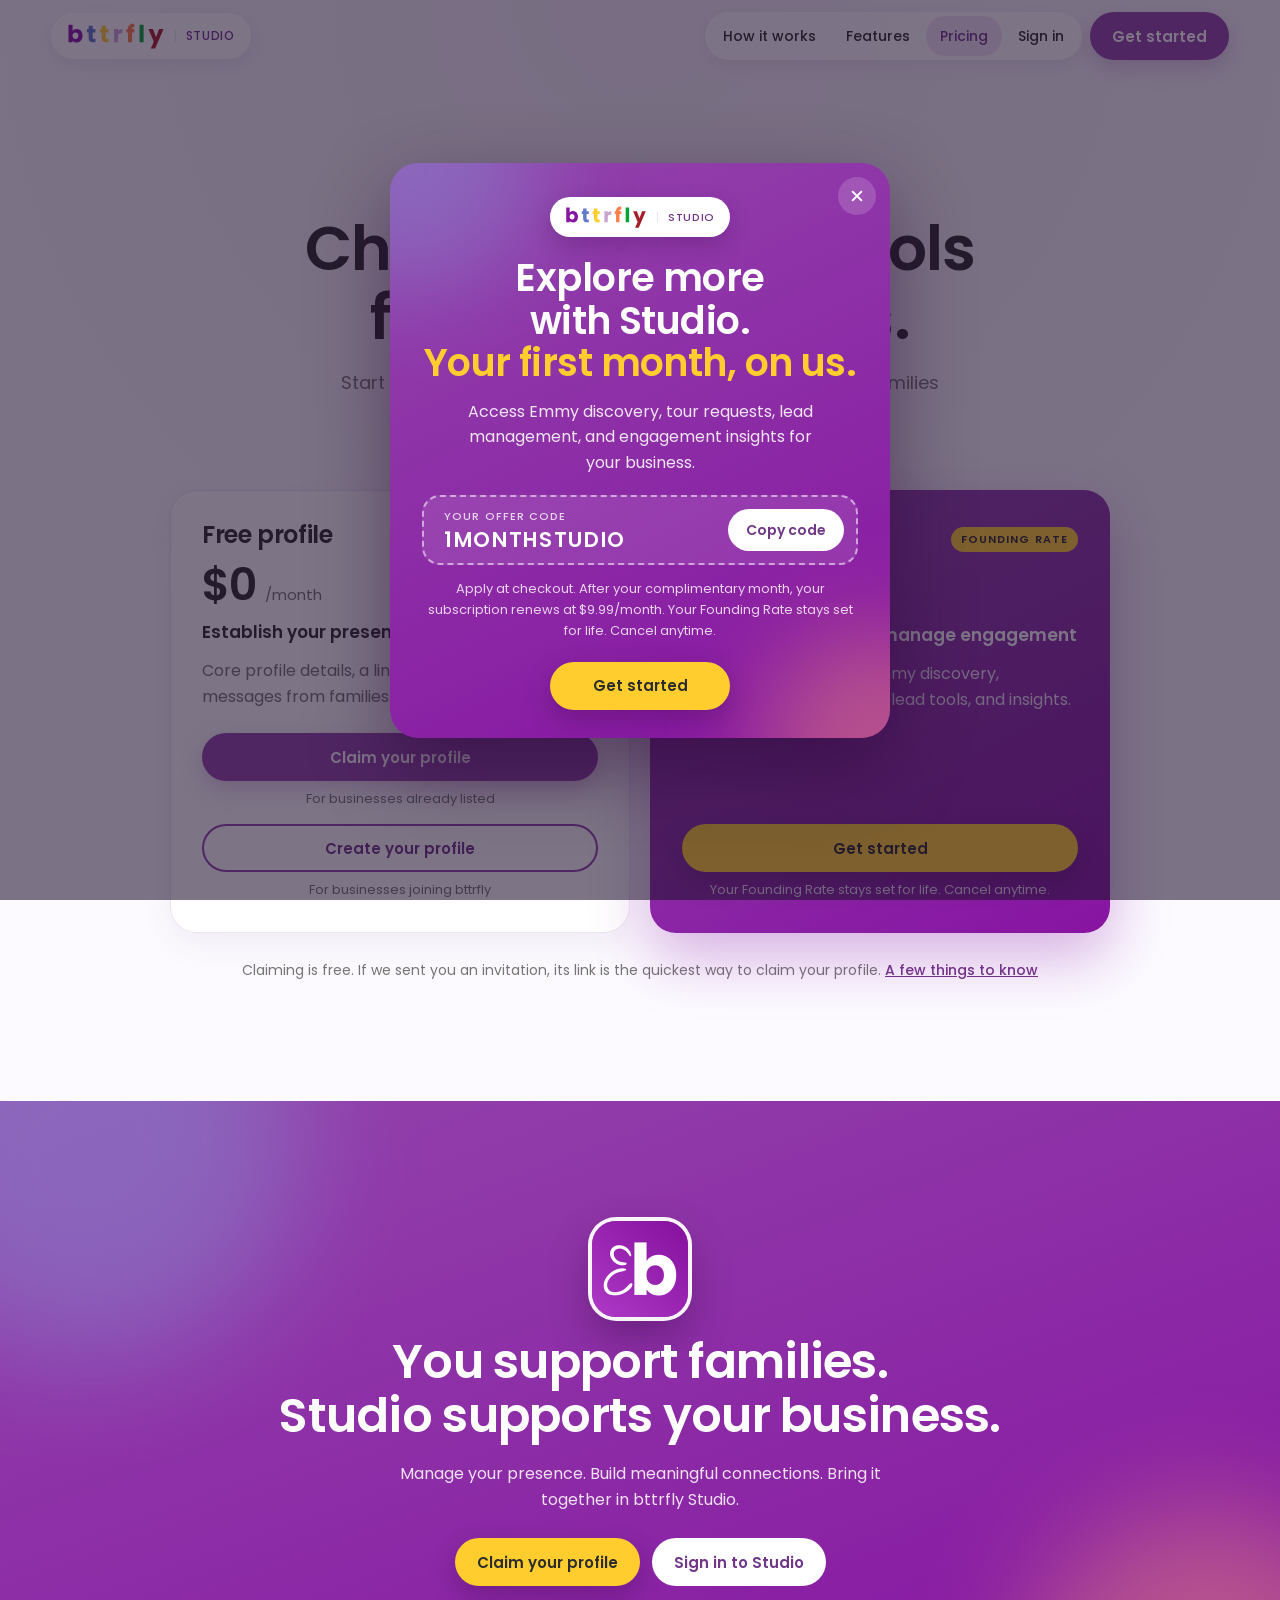
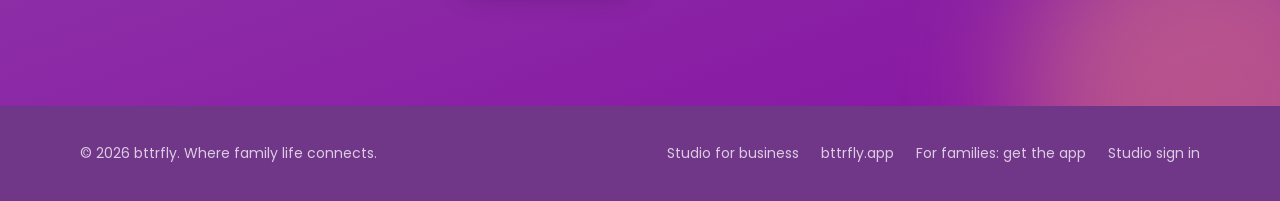
==== pricing.html @ 2f6d57c4 "Pia's final rewrite: Features, a pricing page, her FAQ, and no roots - Nav: How it works, Features, " ====
<!doctype html>
<html lang="en">
<head>
<meta charset="utf-8">
<meta name="viewport" content="width=device-width, initial-scale=1, viewport-fit=cover">
<meta name="robots" content="noindex, nofollow">
<title>Pricing &middot; bttrfly Studio</title>
<meta name="description" content="Start with a free profile. Unlock more ways to connect with families through Studio.">
<meta name="theme-color" content="#fcfaff">
<meta property="og:type" content="website">
<meta property="og:title" content="Choose the right tools for your business. | bttrfly Studio">
<meta property="og:description" content="Start with a free profile. Unlock more ways to connect with families through Studio.">
<meta property="og:image" content="https://bttrfly-mvp.github.io/studio-preview/assets/og.jpg">
<meta property="og:url" content="https://bttrfly-mvp.github.io/studio-preview/pricing.html">
<meta name="twitter:card" content="summary_large_image">
<link rel="icon" href="assets/bttrfly-logo.svg" type="image/svg+xml">
<link rel="preconnect" href="https://fonts.googleapis.com">
<link rel="preconnect" href="https://fonts.gstatic.com" crossorigin>
<link rel="stylesheet" href="https://fonts.googleapis.com/css2?family=Poppins:wght@400;500;600&display=swap">
<link rel="stylesheet" href="assets/site.css">
</head>
<body>
<a class="skip" href="#plans">Skip to plans</a>

<header class="nav">
  <a class="brand" href="index.html" aria-label="bttrfly Studio home"><img src="assets/wordmark.svg" alt="bttrfly"><span>Studio</span></a>
  <nav class="nav-links" aria-label="Main">
    <div class="nav-pills">
      <span class="nav-glow" aria-hidden="true"></span>
      <a class="text" href="index.html#how">How it works</a>
      <a class="text" href="index.html#features">Features</a>
      <a class="text active" href="pricing.html" aria-current="page">Pricing</a>
      <a class="text" href="https://bttrfly.studio/auth/login">Sign in</a>
    </div>
    <a class="btn solid" href="https://bttrfly.studio/auth/business-signup" data-offer>Get started</a>
  </nav>
</header>

<main id="top" class="pricing" data-page="pricing">
  <section class="section pricing-hero">
    <div class="inner">
      <p class="eyebrow">Pricing</p>
      <h1>Choose the right tools for your business.</h1>
      <p class="lead">Start with a free profile. Unlock more ways to connect with families through Studio.</p>
    </div>
  </section>

  <section class="section pricing-plans" id="plans" aria-label="Plans">
    <div class="inner">
      <div class="plans">
        <article class="plan">
          <div class="plan-head"><h2>Free profile</h2></div>
          <div class="price">$0 <small>/month</small></div>
          <p class="plan-sub">Establish your presence</p>
          <p class="plan-desc">Core profile details, a link to your website, and messages from families.</p>
          <div class="plan-ctas">
            <div><a class="btn solid" href="https://bttrfly.studio/auth/business-signup">Claim your profile</a><small>For businesses already listed</small></div>
            <div><a class="btn line" href="https://bttrfly.studio/auth/business-signup">Create your profile</a><small>For businesses joining bttrfly</small></div>
          </div>
        </article>
        <article class="plan featured">
          <div class="plan-head"><h2>Studio Plan</h2><span class="tag">Founding Rate</span></div>
          <div class="price">$9.99 <small>/month</small></div>
          <p class="plan-sub">Expand discovery and manage engagement</p>
          <p class="plan-desc">Everything in Free, plus Emmy discovery, expanded profile content, lead tools, and insights.</p>
          <div class="plan-ctas">
            <div><a class="btn solid" href="https://bttrfly.studio/auth/business-signup" data-offer>Get started</a><small>Your Founding Rate stays set for life. Cancel anytime.</small></div>
          </div>
        </article>
      </div>
      <p class="plans-note">Claiming is free. If we sent you an invitation, its link is the quickest way to claim your profile. <a href="index.html#faq">A few things to know</a></p>
    </div>
  </section>

  <section class="section closing">
    <div class="inner">
      <img class="mark app" src="assets/app-icon.png" alt="" width="96" height="96">
      <h2 class="lines"><span>You support families.</span> <span>Studio supports your business.</span></h2>
      <p>Manage your presence. Build meaningful connections. Bring it together in bttrfly Studio.</p>
      <div class="actions">
        <a class="btn solid" href="https://bttrfly.studio/auth/business-signup">Claim your profile</a>
        <a class="btn light" href="https://bttrfly.studio/auth/login">Sign in to Studio</a>
      </div>
    </div>
  </section>
</main>

<footer class="footer">
  <div class="inner">
    <span>&copy; 2026 bttrfly. Where family life connects.</span>
    <nav aria-label="Footer">
      <a href="index.html">Studio for business</a>
      <a href="https://bttrfly.app">bttrfly.app</a>
      <a href="https://apps.apple.com/us/app/bttrfly-family-app/id6502389798">For families: get the app</a>
      <a href="https://bttrfly.studio/auth/login">Studio sign in</a>
    </nav>
  </div>
</footer>

<div class="curtain" id="curtain" aria-hidden="true"><img src="assets/bttrfly-logo.svg" alt=""><span></span></div>

<!-- The same offer as on the home page (keep the two in step). On this page it opens once a
     visit, shortly after arriving, unless the visitor has already seen it. -->
<dialog class="offer" id="offer" aria-labelledby="offer-title" aria-describedby="offer-lead">
  <div class="offer-card" tabindex="-1" autofocus>
    <button class="offer-close" type="button" aria-label="Close"><svg viewBox="0 0 16 16" aria-hidden="true"><path d="M3 3l10 10M13 3L3 13"/></svg></button>
    <span class="offer-brand"><img src="assets/wordmark.svg" alt="bttrfly"><span>Studio</span></span>
    <h2 id="offer-title">Explore more with Studio. <em>Your first month, on us.</em></h2>
    <p class="offer-lead" id="offer-lead">Access Emmy discovery, tour requests, lead management, and engagement insights for your business.</p>
    <div class="offer-code">
      <span><small>Your offer code</small><code>1MONTHSTUDIO</code></span>
      <button class="offer-copy" type="button" aria-live="polite">Copy code</button>
    </div>
    <p class="offer-fine">Apply at checkout. After your complimentary month, your subscription renews at $9.99/month. Your Founding Rate stays set for life. Cancel anytime.</p>
    <div class="offer-actions">
      <a class="btn solid" href="https://bttrfly.studio/auth/business-signup">Get started</a>
      <a class="offer-plans" href="pricing.html">View pricing</a>
    </div>
  </div>
</dialog>

<script src="assets/site.js"></script>
</body>
</html>
---- assets/site.css ----
/* bttrfly Studio, for local family businesses.
   Layout: a pinned film stage the visitor scrolls through (one camera move per business),
   then plain sections for how it works, features and questions. pricing.html shares this
   sheet (the .pricing block near the end).
   Colours are the bttrfly app's own (WColor in the iOS app, Pia's colour spec): brand purple
   for actions, lavender canvases, the wordmark's letter colours as accents, business yellow
   for business offers and Emmy green for Emmy. The film keeps its daylight cream backdrop. */
:root {
  --cream: #fbf0dd; /* the film's backdrop, behind the videos */
  --canvas: #fcfaff; /* page canvas */
  --lavender: #f4edf6; /* lavender surface */
  --stroke: #ede4f1; /* card hairline */
  --card: #ffffff;
  --ink: #2c2c2c;
  --muted: #757575;
  --line: rgba(44, 44, 44, 0.1);
  --purple: #9244ab; /* the wordmark's b */
  --purple-deep: #703688; /* pressed */
  --purple-nav: #8714a2; /* the app's tab bar */
  --tint: rgba(146, 68, 171, 0.14); /* brand tint, soft step */
  --periwinkle: #8592d1; /* t */
  --sun: #f8d76e; /* t */
  --blush: #d2b8d9; /* r */
  --coral: #f19b74; /* f */
  --leaf: #69a863; /* l */
  --berry: #a84f51; /* y */
  --business: #ffce2e; /* "everything business-related is in yellow" */
  --emmy: #36a64c;
  --emmy-wash: #e6f1e3;
  --night: #1f1d3d; /* the film's night finale */
  --night-ink: #f3eefb;
  --night-muted: #c9c1dc;
  --glass: rgba(255, 255, 255, 0.9);
  --display: "Poppins", system-ui, -apple-system, "Segoe UI", sans-serif;
  --body: "Poppins", system-ui, -apple-system, "Segoe UI", sans-serif;
  --radius: 22px;
  --gutter: max(16px, 4vw);
  --ease-out: cubic-bezier(0.2, 0.8, 0.2, 1);
  --ease-in-out: cubic-bezier(0.7, 0, 0.3, 1);
  color-scheme: light;
}

* { box-sizing: border-box; }
html { background: var(--canvas); color: var(--ink); scroll-behavior: auto; }
body { margin: 0; background: var(--canvas); color: var(--ink); font: 400 16px/1.6 var(--body); -webkit-font-smoothing: antialiased; }
img { max-width: 100%; display: block; }
a { color: inherit; }
h1, h2, h3 { font-family: var(--display); font-weight: 600; letter-spacing: -0.015em; line-height: 1.12; text-wrap: balance; margin: 0; }
p { margin: 0; }
.nowrap { white-space: nowrap; }

.skip { position: absolute; left: -999px; top: 8px; z-index: 70; padding: 10px 16px; border-radius: 999px; background: var(--purple); color: #fff; text-decoration: none; }
.skip:focus { left: 16px; }

/* Buttons */
.btn { display: inline-flex; align-items: center; justify-content: center; gap: 8px; min-height: 48px; padding: 0 22px; border-radius: 999px; font: 600 15px/1 var(--display); text-decoration: none; white-space: nowrap; cursor: pointer; border: 0; transition: transform .2s var(--ease-out), background-color .2s ease, box-shadow .2s ease; }
.btn:hover { transform: translateY(-2px); }
.btn:active { transform: translateY(0) scale(.98); }
.btn:focus-visible { outline: 3px solid var(--purple-deep); outline-offset: 3px; }
.btn.solid { background: var(--purple); color: #fff; box-shadow: 0 8px 22px rgba(146, 68, 171, 0.28); }
.btn.solid:hover { background: var(--purple-deep); }
.btn.line { background: transparent; color: var(--purple-deep); box-shadow: inset 0 0 0 2px var(--purple); }
.btn.line:hover { background: var(--tint); }
.btn.glass { background: var(--glass); color: var(--ink); }
.btn.light { background: #fff; color: var(--purple-deep); }

/* Header: one glass capsule of links with a highlight that slides to the hovered link and
   rests on the section in view */
.nav { position: fixed; top: 0; left: 0; right: 0; z-index: 30; display: flex; align-items: center; justify-content: space-between; gap: 12px; padding: calc(12px + env(safe-area-inset-top, 0px)) var(--gutter) 12px; pointer-events: none; }
.nav > * { pointer-events: auto; }
.brand { display: inline-flex; align-items: center; gap: 10px; padding: 10px 16px; border-radius: 999px; background: var(--glass); text-decoration: none; box-shadow: 0 6px 20px rgba(60, 20, 80, 0.08); }
.brand img { height: 26px; width: auto; }
.brand span { font: 500 12px/1 var(--display); color: var(--purple-deep); letter-spacing: .06em; text-transform: uppercase; padding-left: 10px; border-left: 1px solid var(--line); }
.nav-links { display: flex; align-items: center; gap: 8px; }
.nav-pills { position: relative; display: flex; align-items: center; gap: 2px; padding: 4px; border-radius: 999px; background: var(--glass); box-shadow: 0 6px 20px rgba(60, 20, 80, 0.08); }
.nav-pills .text { position: relative; z-index: 1; padding: 0 14px; min-height: 40px; display: inline-flex; align-items: center; border-radius: 999px; font: 500 14px/1 var(--display); text-decoration: none; transition: color .2s ease; }
.nav-pills .text:hover, .nav-pills .text.active { color: var(--purple-deep); }
.nav-pills .text:focus-visible { outline: 3px solid var(--purple-deep); outline-offset: 1px; }
.nav-glow { position: absolute; top: 4px; bottom: 4px; left: 0; width: 0; border-radius: 999px; background: var(--tint); opacity: 0; transition: transform .45s var(--ease-out), width .45s var(--ease-out), opacity .25s ease; }

/* Film: static by default (no JS, reduced motion), live when film.js runs */
.film { position: relative; }
.stage { position: relative; }
.film-videos { display: none; }
.film-poster { width: 100%; height: auto; aspect-ratio: 16 / 9; object-fit: cover; }
.film-bar, .film-hint { display: none; }
.film-cards { display: grid; gap: 16px; padding: 24px var(--gutter) 48px; max-width: 760px; margin: 0 auto; }

.film.live .stage { position: sticky; top: 0; height: 100vh; height: 100lvh; overflow: hidden; background: var(--cream); }
.film.live .film-videos { display: block; position: absolute; inset: 0; }
.film-videos video { position: absolute; inset: 0; width: 100%; height: 100%; object-fit: cover; opacity: 0; pointer-events: none; }
.film-videos video.on { opacity: 1; }
.film-videos video.loop { z-index: 1; transition: opacity .12s ease; } /* clears quickly as the camera sets off */
.film-videos video.loop.on { transition-duration: .35s; } /* and fades in gently on arrival */
.film-videos video.loop.cut { transition: none; } /* one idle clip handing over to the next */
.film.live .film-poster { position: absolute; inset: 0; z-index: 2; width: 100%; height: 100%; aspect-ratio: auto; transition: opacity .25s ease; }
.film.live .film-poster.gone { opacity: 0; }
/* Mist over the floating island's soil and roots (tools/make_mist.py). Without the film it
   lies on the opening still; in the film, film.js sizes it to the picture, keeps it on the
   island as the camera moves and fades it in whenever the island floats in view. */
.film-mist { position: absolute; left: 0; top: 0; width: 100%; aspect-ratio: 16 / 9; pointer-events: none; background: url("film/mist-day.webp") no-repeat center / 100% 100%; }
.film.live .film-mist { z-index: 3; width: auto; aspect-ratio: auto; opacity: 0; will-change: opacity, transform; }
.film.live .film-bar { display: block; position: absolute; top: 0; left: 0; height: 4px; width: 0; background: linear-gradient(90deg, var(--purple), var(--periwinkle), var(--coral), var(--leaf)); z-index: 6; }
/* Cards sit above every film layer (moves, loops and the loading still). */
.film.live .film-cards { display: block; position: absolute; inset: 0; z-index: 4; padding: 0; max-width: none; margin: 0; pointer-events: none; }
.film.live .fcard { position: absolute; opacity: 0; visibility: hidden; will-change: opacity, transform; }
.film.live .fcard.hero { left: var(--gutter); top: 50%; transform: translateY(-50%); }
.film.live .fcard.left { left: var(--gutter); bottom: max(28px, 8vh); }
.film.live .fcard.right { right: var(--gutter); bottom: max(28px, 8vh); }
.film.live .fcard.finale { left: 50%; bottom: max(28px, 6vh); transform: translateX(-50%); text-align: center; }
.film.live .film-hint { display: flex; position: absolute; left: 50%; bottom: max(20px, 3vh); transform: translateX(-50%); z-index: 5; align-items: center; gap: 10px; padding: 10px 18px; border-radius: 999px; background: var(--glass); font: 500 13px/1 var(--display); }
.film-hint i { width: 9px; height: 9px; border-right: 2px solid var(--purple); border-bottom: 2px solid var(--purple); transform: rotate(45deg) translateY(-2px); animation: nudge 1.4s ease-in-out infinite; }
@keyframes nudge { 50% { transform: rotate(45deg) translate(3px, 1px); } }

/* Film cards */
.fcard { width: min(470px, calc(100vw - 2 * var(--gutter))); padding: 26px 28px; border-radius: var(--radius); background: var(--glass); box-shadow: 0 20px 60px rgba(60, 20, 80, 0.16); }
.fcard.hero { width: min(540px, calc(100vw - 2 * var(--gutter))); }
.fcard.finale { width: max-content; max-width: calc(100vw - 2 * var(--gutter)); padding: 22px 30px 26px; background: rgba(31, 29, 61, 0.84); color: var(--night-ink); box-shadow: 0 30px 80px rgba(10, 8, 30, 0.45); }
.kicker { display: inline-flex; align-items: center; gap: 8px; margin-bottom: 14px; padding: 6px 12px; border-radius: 999px; background: var(--lavender); color: var(--purple-deep); font: 600 11px/1.2 var(--display); letter-spacing: .12em; text-transform: uppercase; }
.fcard.finale .kicker { background: rgba(146, 68, 171, 0.35); color: #fff; }
.fcard h1 { font-size: clamp(30px, 3.8vw, 50px); margin-bottom: 12px; }
.fcard h2 { font-size: clamp(25px, 2.6vw, 34px); margin-bottom: 10px; }
.fcard p { color: var(--muted); font-size: 16px; line-height: 1.6; }
.fcard.finale p { color: var(--night-muted); }
.fcard .actions { display: flex; flex-wrap: wrap; gap: 10px; margin-top: 22px; }
.fcard.finale .actions { justify-content: center; margin-top: 4px; }
.fcard .small { margin-top: 14px; font-size: 13px; color: var(--muted); }
.fcard .small a { color: var(--purple-deep); font-weight: 500; }

/* Little product moments inside cards (examples) */
.demo { margin-top: 18px; padding: 14px; border-radius: 16px; background: #fff; box-shadow: inset 0 0 0 1px var(--stroke); display: grid; gap: 10px; font-size: 14px; line-height: 1.45; }
.demo-label { font: 600 10px/1 var(--display); letter-spacing: .12em; text-transform: uppercase; color: var(--muted); }
.bubble { max-width: 88%; padding: 10px 13px; border-radius: 16px; }
.bubble.parent { justify-self: end; background: var(--lavender); color: var(--ink); border-bottom-right-radius: 6px; }
.bubble.emmy { justify-self: start; background: var(--emmy-wash); color: var(--ink); border-bottom-left-radius: 6px; }
.bubble .who { display: block; margin-bottom: 2px; font: 600 11px/1.3 var(--display); letter-spacing: .04em; color: var(--purple-deep); }
.bubble.emmy .who { color: var(--emmy); }
.biz { display: flex; align-items: center; gap: 12px; padding: 10px; border-radius: 14px; box-shadow: inset 0 0 0 1px var(--stroke); }
.biz-mono { flex: none; width: 40px; height: 40px; border-radius: 50%; display: grid; place-items: center; background: var(--blush); color: var(--purple-deep); font: 600 15px/1 var(--display); }
.biz b { display: block; font: 600 14px/1.3 var(--display); }
.biz small { color: var(--muted); font-size: 12px; }
.toast { display: flex; gap: 12px; align-items: flex-start; }
.toast .dot { flex: none; margin-top: 6px; width: 10px; height: 10px; border-radius: 50%; background: var(--purple); box-shadow: 0 0 0 5px var(--tint); }
.toast b { display: block; font: 600 14px/1.3 var(--display); }
.stars { display: flex; gap: 3px; color: var(--business); }
.stars svg { width: 16px; height: 16px; fill: currentColor; }
.quote { font-size: 15px; color: var(--ink); }
.quote cite { display: block; margin-top: 4px; font-style: normal; font-size: 12px; color: var(--muted); }
.stats { display: grid; grid-template-columns: repeat(3, minmax(0, 1fr)); gap: 8px; }
.stats div { padding: 10px; border-radius: 12px; background: var(--canvas); box-shadow: inset 0 0 0 1px var(--stroke); }
.stats b { display: block; font: 600 20px/1.1 var(--display); font-variant-numeric: tabular-nums; color: var(--purple-deep); }
.stats small { color: var(--muted); font-size: 12px; }
/* Shorter desktop windows: tighter cards, so the tallest one (Emmy's, with its example) still
   clears the header; on the shortest the examples go, as they do on phones. */
@media (min-width: 721px) and (max-height: 760px) {
  .fcard { padding: 22px 26px; }
  .fcard h1 { font-size: clamp(30px, 3.4vw, 44px); }
  .fcard h2 { font-size: clamp(23px, 2.3vw, 30px); }
  .fcard p { font-size: 15px; line-height: 1.55; }
  .demo { margin-top: 14px; padding: 12px; gap: 8px; font-size: 13px; }
}
@media (min-width: 721px) and (max-height: 680px) {
  .demo { display: none; }
}

/* Sections after the film */
.section { padding-block: clamp(64px, 10vw, 120px); padding-inline: var(--gutter); }
.section .inner { max-width: 1120px; margin: 0 auto; }
.eyebrow { display: inline-flex; font: 600 12px/1 var(--display); letter-spacing: .14em; text-transform: uppercase; color: var(--purple-deep); margin-bottom: 16px; padding: 8px 12px; border-radius: 999px; background: var(--tint); }
.section h2 { font-size: clamp(30px, 4vw, 48px); max-width: 18ch; }
.lead { margin-top: 16px; max-width: 60ch; color: var(--muted); font-size: 18px; }
.section h2.lines { max-width: none; }
.section h2.lines span { display: block; }

.how { background: var(--canvas); }
.steps { margin-top: 48px; display: grid; grid-template-columns: repeat(auto-fit, minmax(240px, 1fr)); gap: 20px; counter-reset: step; }
.step { --accent: var(--periwinkle); position: relative; overflow: hidden; padding: 30px 28px 28px; border-radius: var(--radius); background: var(--card); box-shadow: inset 0 0 0 1px var(--stroke), 0 10px 30px rgba(60, 20, 80, 0.05); }
.step:nth-child(2) { --accent: var(--coral); }
.step:nth-child(3) { --accent: var(--leaf); }
.step::after { content: ""; position: absolute; left: 0; right: 0; top: 0; height: 6px; background: var(--accent); }
.step::before { counter-increment: step; content: counter(step); display: grid; place-items: center; width: 42px; height: 42px; margin-bottom: 18px; border-radius: 50%; background: var(--accent); color: var(--ink); font: 600 17px/1 var(--display); }
.step h3 { font-size: 21px; margin-bottom: 8px; }
.step p { color: var(--muted); }

/* Features: a real Studio screen, numbered to the three labels under it */
.features { background: var(--lavender); }
.studio-shot { margin: 48px 0 0; }
.window { border-radius: 18px; overflow: hidden; background: #fff; box-shadow: 0 0 0 1px rgba(60, 20, 80, 0.07), 0 30px 80px rgba(60, 20, 80, 0.18); }
.window-bar { position: relative; display: flex; align-items: center; gap: 7px; height: 38px; padding: 0 16px; background: #f6f1f9; border-bottom: 1px solid var(--stroke); }
.window-bar i { width: 11px; height: 11px; border-radius: 50%; background: var(--coral); }
.window-bar i:nth-child(2) { background: var(--sun); }
.window-bar i:nth-child(3) { background: var(--leaf); }
.window-bar span { position: absolute; left: 50%; transform: translateX(-50%); padding: 5px 16px; border-radius: 999px; background: #fff; font: 500 12px/1 var(--display); color: var(--muted); box-shadow: inset 0 0 0 1px var(--stroke); }
.window-view { position: relative; }
.window-view img { width: 100%; height: auto; aspect-ratio: 16 / 10; }
.pin { position: absolute; left: var(--x); top: var(--y); transform: translate(-50%, -50%); width: 34px; height: 34px; display: grid; place-items: center; border-radius: 50%; background: var(--purple); color: #fff; font: 600 15px/1 var(--display); box-shadow: 0 0 0 4px #fff, 0 10px 22px rgba(60, 20, 80, 0.32); }
.feature-list { list-style: none; margin: 32px 0 0; padding: 0; display: grid; grid-template-columns: repeat(3, minmax(0, 1fr)); gap: 20px 28px; counter-reset: feature; }
.feature-list li { counter-increment: feature; display: grid; grid-template-columns: 34px minmax(0, 1fr); column-gap: 14px; row-gap: 2px; align-content: start; }
.feature-list li::before { content: counter(feature); grid-row: span 2; width: 34px; height: 34px; display: grid; place-items: center; border-radius: 50%; background: var(--purple); color: #fff; font: 600 15px/1 var(--display); }
.feature-list b { font: 600 18px/1.35 var(--display); }
.feature-list span { color: var(--muted); }
.features-more { margin-top: 36px; display: flex; flex-wrap: wrap; align-items: baseline; gap: 6px 16px; font-size: 14px; color: var(--muted); }
.features-more a { font: 600 13px/1 var(--display); letter-spacing: .1em; text-transform: uppercase; color: var(--purple-deep); text-decoration: none; }
.features-more a:hover { text-decoration: underline; text-underline-offset: 4px; }
.features-more a:focus-visible { outline: 3px solid var(--purple-deep); outline-offset: 4px; border-radius: 4px; }

#plans { background: var(--lavender); }
.plans { display: grid; grid-template-columns: repeat(auto-fit, minmax(300px, 1fr)); gap: 20px; margin-top: 48px; align-items: start; }
.plan { position: relative; padding: 32px; border-radius: 26px; background: var(--card); box-shadow: inset 0 0 0 1px var(--stroke), 0 12px 34px rgba(60, 20, 80, 0.06); display: grid; gap: 18px; }
.plan.featured { background: linear-gradient(155deg, var(--purple) 0%, var(--purple-nav) 100%); color: #fff; box-shadow: 0 24px 60px rgba(135, 20, 162, 0.32); }
.plan-head { display: flex; align-items: baseline; justify-content: space-between; gap: 12px; flex-wrap: wrap; }
.plan h3 { font-size: 24px; }
.plan .tag { font: 600 11px/1 var(--display); letter-spacing: .1em; text-transform: uppercase; padding: 7px 10px; border-radius: 999px; background: var(--lavender); color: var(--purple-deep); }
.plan.featured .tag { background: var(--business); color: var(--ink); }
.price { font: 600 44px/1 var(--display); letter-spacing: -0.02em; }
.price small { font: 400 15px/1 var(--body); color: var(--muted); letter-spacing: 0; }
.plan.featured .price small, .plan.featured .note { color: rgba(255, 255, 255, 0.82); }
.plan ul { list-style: none; margin: 0; padding: 0; display: grid; gap: 10px; }
.plan li { display: grid; grid-template-columns: 22px minmax(0, 1fr); gap: 10px; align-items: start; }
.plan li::before { content: ""; width: 18px; height: 18px; margin-top: 3px; border-radius: 50%; background: var(--lavender) center / 11px no-repeat url("data:image/svg+xml,%3Csvg xmlns='http://www.w3.org/2000/svg' viewBox='0 0 12 12'%3E%3Cpath d='M2 6.5 4.8 9 10 3' fill='none' stroke='%23703688' stroke-width='2' stroke-linecap='round' stroke-linejoin='round'/%3E%3C/svg%3E"); }
.plan.featured li::before { background-color: rgba(255, 255, 255, 0.2); background-image: url("data:image/svg+xml,%3Csvg xmlns='http://www.w3.org/2000/svg' viewBox='0 0 12 12'%3E%3Cpath d='M2 6.5 4.8 9 10 3' fill='none' stroke='%23ffffff' stroke-width='2' stroke-linecap='round' stroke-linejoin='round'/%3E%3C/svg%3E"); }
.plan.featured .btn.solid { background: var(--business); color: var(--ink); box-shadow: 0 10px 26px rgba(40, 0, 50, 0.25); }
.plan.featured .btn.solid:hover { background: #ffd84f; }
.note { font-size: 13px; color: var(--muted); }

.faq { background: var(--canvas); }
.faq-list { margin-top: 40px; display: grid; gap: 12px; max-width: 860px; }
.faq details { border-radius: 18px; background: var(--card); padding: 0 22px; box-shadow: inset 0 0 0 1px var(--stroke); transition: box-shadow .3s ease; }
.faq details[open] { box-shadow: inset 0 0 0 1px var(--stroke), inset 4px 0 0 var(--purple); }
.faq summary { cursor: pointer; list-style: none; display: flex; justify-content: space-between; align-items: center; gap: 16px; padding: 20px 0; font: 600 17px/1.35 var(--display); }
.faq summary::-webkit-details-marker { display: none; }
.faq summary::after { content: "+"; flex: none; width: 30px; height: 30px; display: grid; place-items: center; border-radius: 50%; background: var(--lavender); color: var(--purple-deep); font: 500 20px/1 var(--display); transition: transform .3s var(--ease-out), background-color .2s ease; }
.faq details[open] summary::after { content: "\2212"; transform: rotate(180deg); background: var(--purple); color: #fff; }
.faq summary:focus-visible { outline: 3px solid var(--purple-deep); outline-offset: 4px; border-radius: 8px; }
.faq details p { padding-bottom: 20px; color: var(--muted); max-width: 70ch; }

.closing { position: relative; overflow: hidden; background: linear-gradient(160deg, var(--purple) 0%, var(--purple-nav) 100%); color: #fff; text-align: center; }
.closing::before, .closing::after { content: ""; position: absolute; border-radius: 50%; filter: blur(60px); opacity: .45; pointer-events: none; }
.closing::before { width: 420px; height: 420px; left: -120px; top: -160px; background: var(--periwinkle); }
.closing::after { width: 380px; height: 380px; right: -120px; bottom: -180px; background: var(--coral); }
.closing .inner { position: relative; display: grid; justify-items: center; gap: 18px; }
.closing h2 { max-width: 20ch; margin: 0 auto; }
.closing p { color: rgba(255, 255, 255, 0.86); max-width: 52ch; }
.closing .actions { display: flex; flex-wrap: wrap; justify-content: center; gap: 12px; margin-top: 8px; }
.closing .btn.solid { background: var(--business); color: var(--ink); box-shadow: 0 10px 26px rgba(40, 0, 50, 0.25); }
.closing .btn.solid:hover { background: #ffd84f; }
/* The bttrfly butterfly, on a white disc so its purple body reads on the purple band */
.closing .mark { width: 84px; height: 84px; padding: 18px; border-radius: 50%; background: #fff; box-shadow: 0 14px 34px rgba(40, 0, 50, 0.25); }
.closing .mark.app { width: 96px; height: 96px; padding: 0; border-radius: 24px; background: none; box-shadow: 0 0 0 4px rgba(255, 255, 255, 0.95), 0 18px 40px rgba(40, 0, 50, 0.35); }

.footer { padding: 36px var(--gutter) calc(36px + env(safe-area-inset-bottom, 0px)); background: var(--purple-deep); color: rgba(244, 237, 246, 0.82); }
.footer .inner { max-width: 1120px; margin: 0 auto; display: flex; flex-wrap: wrap; gap: 16px 28px; align-items: center; justify-content: space-between; font-size: 14px; }
.footer nav { display: flex; flex-wrap: wrap; gap: 8px 22px; }
.footer a { text-decoration: none; }
.footer a:hover { color: #fff; }

/* Pricing page */
.pricing { background: radial-gradient(80% 60% at 50% 0%, var(--lavender) 0%, var(--canvas) 75%) no-repeat, var(--canvas); }
.pricing-hero { padding-top: calc(clamp(120px, 15vw, 170px) + env(safe-area-inset-top, 0px)); padding-bottom: 8px; text-align: center; }
.pricing-hero .inner { display: grid; justify-items: center; }
.pricing-hero h1 { font-size: clamp(34px, 5.2vw, 62px); max-width: 21ch; }
.pricing-hero .lead { margin-left: auto; margin-right: auto; }
.pricing #plans { background: none; padding-top: clamp(36px, 5vw, 56px); }
.pricing .plans { max-width: 940px; margin: 0 auto; align-items: stretch; }
.pricing .plan { display: flex; flex-direction: column; gap: 14px; }
.section .plan h2 { font-size: 24px; max-width: none; }
.plan-sub { font: 600 17px/1.35 var(--display); }
.plan-desc { color: var(--muted); }
.plan.featured .plan-desc { color: rgba(255, 255, 255, 0.86); }
.plan-ctas { margin-top: auto; padding-top: 10px; display: grid; gap: 14px; }
.plan-ctas > div { display: grid; gap: 8px; }
.plan-ctas .btn { width: 100%; }
.plan-ctas small { text-align: center; font-size: 13px; color: var(--muted); }
.plan.featured .plan-ctas small { color: rgba(255, 255, 255, 0.82); }
.plans-note { max-width: 940px; margin: 26px auto 0; text-align: center; font-size: 14px; color: var(--muted); }
.plans-note a { color: var(--purple-deep); font-weight: 500; }
main.pricing ~ .offer .offer-plans { display: none; } /* already here */

/* Sections rise into view (site.js adds .reveal, then .in once on screen) */
.reveal { opacity: 0; transform: translateY(28px); transition: opacity .7s ease, transform .8s var(--ease-out); transition-delay: calc(var(--i, 0) * 90ms); }
.reveal.in { opacity: 1; transform: none; }

/* The curtain that carries the visitor between the film and the sections, and out to Studio */
.curtain { position: fixed; inset: 0; z-index: 60; display: grid; place-content: center; justify-items: center; gap: 16px; background: linear-gradient(160deg, var(--purple) 0%, var(--purple-nav) 100%); color: #fff; font: 600 16px/1.3 var(--display); transform: translateY(100%); visibility: hidden; pointer-events: none; transition: transform .42s var(--ease-in-out), visibility 0s linear .42s; }
.curtain.on { transform: none; visibility: visible; pointer-events: auto; transition: transform .42s var(--ease-in-out); }
.curtain.on.lift { transform: translateY(-100%); transition: transform .55s var(--ease-in-out); }
.curtain.instant { transition: none !important; }
.curtain img { width: 92px; height: 92px; padding: 20px; border-radius: 50%; background: #fff; box-shadow: 0 14px 40px rgba(40, 0, 50, 0.3); animation: curtain-flutter .7s ease-in-out infinite alternate; }
.curtain span:empty { display: none; }
@keyframes curtain-flutter { from { transform: translateY(4px) rotate(-4deg); } to { transform: translateY(-6px) rotate(4deg); } }

/* The offer pop-up. The dialog fills the screen (so a click beside the card closes it, and a
   card taller than the screen scrolls); the card is the purple band of the closing section,
   with the deal in business yellow. */
.offer { position: fixed; inset: 0; width: 100%; height: 100%; max-width: none; max-height: none; margin: 0; padding: 16px; border: 0; background: transparent; color: #fff; overflow: auto; overscroll-behavior: contain; }
.offer[open] { display: grid; }
.offer::backdrop { background: rgba(31, 18, 48, 0.58); }
.offer-card { position: relative; margin: auto; width: min(500px, 100%); padding: 34px 32px 28px; border-radius: 28px; overflow: hidden; display: grid; justify-items: center; gap: 14px; text-align: center; background: linear-gradient(155deg, var(--purple) 0%, var(--purple-nav) 100%); box-shadow: 0 30px 80px rgba(40, 0, 50, 0.45); }
.offer-card::before, .offer-card::after { content: ""; position: absolute; border-radius: 50%; filter: blur(50px); opacity: .45; pointer-events: none; }
.offer-card::before { width: 260px; height: 260px; left: -110px; top: -130px; background: var(--periwinkle); }
.offer-card::after { width: 240px; height: 240px; right: -110px; bottom: -130px; background: var(--coral); }
.offer-card > * { position: relative; z-index: 1; }
.offer-close { position: absolute; top: 14px; right: 14px; width: 38px; height: 38px; display: grid; place-items: center; border: 0; border-radius: 50%; background: rgba(255, 255, 255, 0.16); color: #fff; cursor: pointer; transition: background-color .2s ease; }
.offer-close:hover { background: rgba(255, 255, 255, 0.3); }
.offer-close svg { width: 14px; height: 14px; fill: none; stroke: currentColor; stroke-width: 2.2; stroke-linecap: round; }
.offer-brand { display: inline-flex; align-items: center; gap: 10px; padding: 9px 15px; border-radius: 999px; background: #fff; box-shadow: 0 8px 22px rgba(40, 0, 50, 0.2); }
.offer-brand img { height: 22px; width: auto; }
.offer-brand span { font: 500 11px/1 var(--display); color: var(--purple-deep); letter-spacing: .06em; text-transform: uppercase; padding-left: 10px; border-left: 1px solid var(--line); }
.offer h2 { margin-top: 6px; font-size: clamp(28px, 3.4vw, 38px); }
.offer h2 em { display: block; font-style: normal; color: var(--business); }
.offer-lead { max-width: 36ch; color: rgba(255, 255, 255, 0.88); }
.offer-code { width: 100%; margin-top: 6px; display: flex; align-items: center; justify-content: space-between; gap: 12px; padding: 12px 12px 12px 20px; border-radius: 18px; border: 2px dashed rgba(255, 255, 255, 0.55); background: rgba(255, 255, 255, 0.1); text-align: left; }
.offer-code small { display: block; font: 500 11px/1.2 var(--display); letter-spacing: .1em; text-transform: uppercase; color: rgba(255, 255, 255, 0.78); }
.offer-code code { display: block; margin-top: 5px; font: 600 21px/1.1 var(--display); letter-spacing: .08em; color: #fff; user-select: all; -webkit-user-select: all; overflow-wrap: anywhere; }
.offer-copy { flex: none; min-width: 112px; min-height: 42px; padding: 0 18px; border: 0; border-radius: 999px; background: #fff; color: var(--purple-deep); font: 600 14px/1 var(--display); cursor: pointer; transition: transform .2s var(--ease-out); }
.offer-copy:hover { transform: translateY(-1px); }
.offer-fine { font-size: 13px; color: rgba(255, 255, 255, 0.8); }
.offer-actions { display: flex; flex-wrap: wrap; align-items: center; justify-content: center; gap: 6px 24px; margin-top: 6px; }
.offer .btn.solid { min-width: 180px; background: var(--business); color: var(--ink); box-shadow: 0 10px 26px rgba(40, 0, 50, 0.25); }
.offer .btn.solid:hover { background: #ffd84f; }
.offer-plans { padding: 12px 4px; font: 600 13px/1 var(--display); letter-spacing: .1em; text-transform: uppercase; color: #fff; text-decoration: none; }
.offer-plans:hover { text-decoration: underline; text-underline-offset: 4px; }
.offer :focus-visible { outline: 3px solid var(--business); outline-offset: 3px; }
.offer-card:focus { outline: none; } /* it takes focus when the dialog opens, so readers start at the top */
.offer[open] .offer-card { animation: offer-in .55s var(--ease-out) both; }
.offer[open]::backdrop { animation: offer-fade .35s ease both; }
.offer.leaving .offer-card { animation: offer-out .2s ease both; }
.offer.leaving::backdrop { animation: offer-fade .2s ease reverse both; }
@keyframes offer-in { from { opacity: 0; transform: translateY(26px) scale(.96); } }
@keyframes offer-out { to { opacity: 0; transform: translateY(12px) scale(.98); } }
@keyframes offer-fade { from { opacity: 0; } }

@media (max-width: 720px) {
  .nav-pills, .brand span { display: none; }
  .brand { padding: 9px 14px; }
  .brand img { height: 22px; }
  .nav-links .btn { min-height: 42px; padding: 0 16px; font-size: 14px; }
  .film.live .fcard, .film.live .fcard.hero, .film.live .fcard.left, .film.live .fcard.right { left: 12px; right: 12px; top: auto; bottom: calc(12px + env(safe-area-inset-bottom, 0px)); width: auto; transform: none; padding: 20px; }
  .film.live .fcard.finale { left: 12px; right: 12px; top: auto; bottom: calc(12px + env(safe-area-inset-bottom, 0px)); width: auto; transform: none; }
  .fcard h1 { font-size: 28px; }
  .fcard h2 { font-size: 23px; }
  .fcard p { font-size: 15px; }
  .demo { display: none; }
  .film.live .film-hint { bottom: auto; top: calc(78px + env(safe-area-inset-top, 0px)); }
  .feature-list { grid-template-columns: minmax(0, 1fr); }
  .pin { width: 24px; height: 24px; font-size: 12px; box-shadow: 0 0 0 3px #fff, 0 6px 14px rgba(60, 20, 80, 0.3); }
  .window { border-radius: 12px; }
  .window-bar { height: 28px; padding: 0 12px; gap: 5px; }
  .window-bar i { width: 8px; height: 8px; }
  .window-bar span { padding: 3px 12px; font-size: 10px; }
  .offer { padding: 12px; }
  .offer-card { padding: 30px 20px 22px; border-radius: 24px; gap: 12px; }
  .offer h2 { font-size: 27px; }
  .offer-code { padding-left: 16px; }
  .offer-code code { font-size: 18px; }
}

@media (prefers-reduced-motion: reduce) {
  .btn, .film-poster, .nav-glow, .curtain, .faq details, .faq summary::after { transition: none; }
  .film-hint i, .curtain img { animation: none; }
  .offer[open] .offer-card, .offer[open]::backdrop, .offer.leaving .offer-card, .offer.leaving::backdrop { animation: none; }
  .reveal { opacity: 1; transform: none; transition: none; }
}
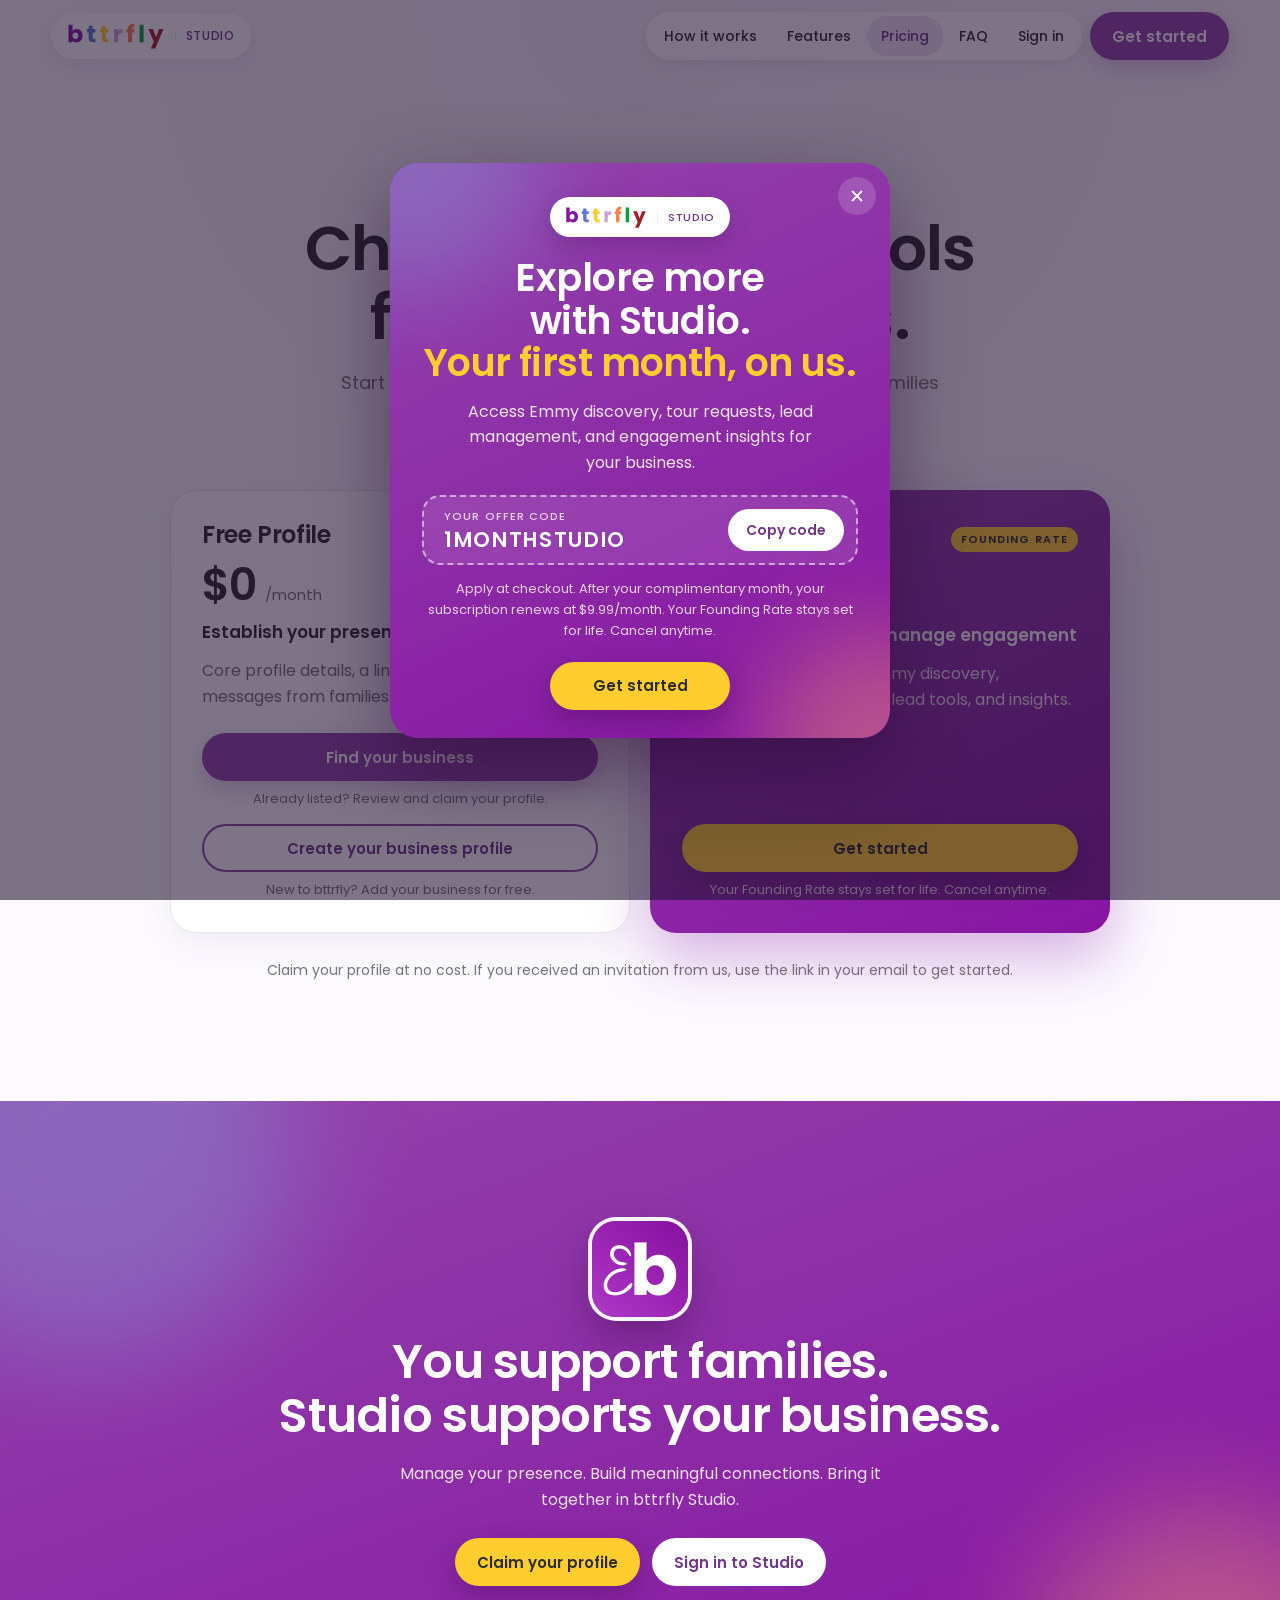
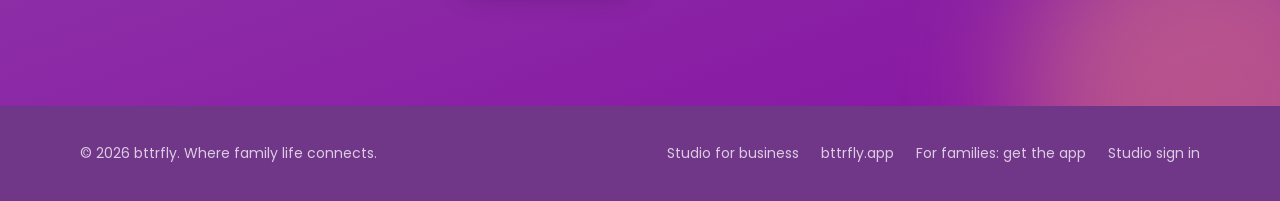
==== commit c47be8f7: "Pia's pricing copy, and FAQ in the menu The free card is "Free Profile" with "Find your business" an" ====
--- a/pricing.html
+++ b/pricing.html
@@ -5,11 +5,11 @@
 <meta name="viewport" content="width=device-width, initial-scale=1, viewport-fit=cover">
 <meta name="robots" content="noindex, nofollow">
 <title>Pricing &middot; bttrfly Studio</title>
-<meta name="description" content="Start with a free profile. Unlock more ways to connect with families through Studio.">
+<meta name="description" content="Start with a Free Profile. Unlock more ways to connect with families through Studio.">
 <meta name="theme-color" content="#fcfaff">
 <meta property="og:type" content="website">
 <meta property="og:title" content="Choose the right tools for your business. | bttrfly Studio">
-<meta property="og:description" content="Start with a free profile. Unlock more ways to connect with families through Studio.">
+<meta property="og:description" content="Start with a Free Profile. Unlock more ways to connect with families through Studio.">
 <meta property="og:image" content="https://bttrfly-mvp.github.io/studio-preview/assets/og.jpg">
 <meta property="og:url" content="https://bttrfly-mvp.github.io/studio-preview/pricing.html">
 <meta name="twitter:card" content="summary_large_image">
@@ -20,7 +20,7 @@
 <link rel="stylesheet" href="assets/site.css">
 </head>
 <body>
-<a class="skip" href="#plans">Skip to plans</a>
+<a class="skip" href="#plans">Skip to pricing</a>
 
 <header class="nav">
   <a class="brand" href="index.html" aria-label="bttrfly Studio home"><img src="assets/wordmark.svg" alt="bttrfly"><span>Studio</span></a>
@@ -30,6 +30,7 @@
       <a class="text" href="index.html#how">How it works</a>
       <a class="text" href="index.html#features">Features</a>
       <a class="text active" href="pricing.html" aria-current="page">Pricing</a>
+      <a class="text" href="index.html#faq">FAQ</a>
       <a class="text" href="https://bttrfly.studio/auth/login">Sign in</a>
     </div>
     <a class="btn solid" href="https://bttrfly.studio/auth/business-signup" data-offer>Get started</a>
@@ -41,25 +42,25 @@
     <div class="inner">
       <p class="eyebrow">Pricing</p>
       <h1>Choose the right tools for your business.</h1>
-      <p class="lead">Start with a free profile. Unlock more ways to connect with families through Studio.</p>
+      <p class="lead">Start with a Free Profile. Unlock more ways to connect with families through Studio.</p>
     </div>
   </section>
 
-  <section class="section pricing-plans" id="plans" aria-label="Plans">
+  <section class="section pricing-plans" id="plans" aria-label="Pricing">
     <div class="inner">
       <div class="plans">
         <article class="plan">
-          <div class="plan-head"><h2>Free profile</h2></div>
+          <div class="plan-head"><h2>Free Profile</h2></div>
           <div class="price">$0 <small>/month</small></div>
           <p class="plan-sub">Establish your presence</p>
           <p class="plan-desc">Core profile details, a link to your website, and messages from families.</p>
           <div class="plan-ctas">
-            <div><a class="btn solid" href="https://bttrfly.studio/auth/business-signup">Claim your profile</a><small>For businesses already listed</small></div>
-            <div><a class="btn line" href="https://bttrfly.studio/auth/business-signup">Create your profile</a><small>For businesses joining bttrfly</small></div>
+            <div><a class="btn solid" href="https://bttrfly.studio/auth/business-signup">Find your business</a><small>Already listed? Review and claim your profile.</small></div>
+            <div><a class="btn line" href="https://bttrfly.studio/auth/business-signup">Create your business profile</a><small>New to bttrfly? Add your business for free.</small></div>
           </div>
         </article>
         <article class="plan featured">
-          <div class="plan-head"><h2>Studio Plan</h2><span class="tag">Founding Rate</span></div>
+          <div class="plan-head"><h2>Studio Pricing</h2><span class="tag">Founding Rate</span></div>
           <div class="price">$9.99 <small>/month</small></div>
           <p class="plan-sub">Expand discovery and manage engagement</p>
           <p class="plan-desc">Everything in Free, plus Emmy discovery, expanded profile content, lead tools, and insights.</p>
@@ -68,7 +69,7 @@
           </div>
         </article>
       </div>
-      <p class="plans-note">Claiming is free. If we sent you an invitation, its link is the quickest way to claim your profile. <a href="index.html#faq">A few things to know</a></p>
+      <p class="plans-note">Claim your profile at no cost. If you received an invitation from us, use the link in your email to get started.</p>
     </div>
   </section>
 
--- a/assets/site.css
+++ b/assets/site.css
@@ -73,7 +73,7 @@
 .brand span { font: 500 12px/1 var(--display); color: var(--purple-deep); letter-spacing: .06em; text-transform: uppercase; padding-left: 10px; border-left: 1px solid var(--line); }
 .nav-links { display: flex; align-items: center; gap: 8px; }
 .nav-pills { position: relative; display: flex; align-items: center; gap: 2px; padding: 4px; border-radius: 999px; background: var(--glass); box-shadow: 0 6px 20px rgba(60, 20, 80, 0.08); }
-.nav-pills .text { position: relative; z-index: 1; padding: 0 14px; min-height: 40px; display: inline-flex; align-items: center; border-radius: 999px; font: 500 14px/1 var(--display); text-decoration: none; transition: color .2s ease; }
+.nav-pills .text { position: relative; z-index: 1; padding: 0 14px; min-height: 40px; display: inline-flex; align-items: center; border-radius: 999px; font: 500 14px/1 var(--display); text-decoration: none; white-space: nowrap; transition: color .2s ease; }
 .nav-pills .text:hover, .nav-pills .text.active { color: var(--purple-deep); }
 .nav-pills .text:focus-visible { outline: 3px solid var(--purple-deep); outline-offset: 1px; }
 .nav-glow { position: absolute; top: 4px; bottom: 4px; left: 0; width: 0; border-radius: 999px; background: var(--tint); opacity: 0; transition: transform .45s var(--ease-out), width .45s var(--ease-out), opacity .25s ease; }
@@ -95,11 +95,6 @@
 .film-videos video.loop.cut { transition: none; } /* one idle clip handing over to the next */
 .film.live .film-poster { position: absolute; inset: 0; z-index: 2; width: 100%; height: 100%; aspect-ratio: auto; transition: opacity .25s ease; }
 .film.live .film-poster.gone { opacity: 0; }
-/* Mist over the floating island's soil and roots (tools/make_mist.py). Without the film it
-   lies on the opening still; in the film, film.js sizes it to the picture, keeps it on the
-   island as the camera moves and fades it in whenever the island floats in view. */
-.film-mist { position: absolute; left: 0; top: 0; width: 100%; aspect-ratio: 16 / 9; pointer-events: none; background: url("film/mist-day.webp") no-repeat center / 100% 100%; }
-.film.live .film-mist { z-index: 3; width: auto; aspect-ratio: auto; opacity: 0; will-change: opacity, transform; }
 .film.live .film-bar { display: block; position: absolute; top: 0; left: 0; height: 4px; width: 0; background: linear-gradient(90deg, var(--purple), var(--periwinkle), var(--coral), var(--leaf)); z-index: 6; }
 /* Cards sit above every film layer (moves, loops and the loading still). */
 .film.live .film-cards { display: block; position: absolute; inset: 0; z-index: 4; padding: 0; max-width: none; margin: 0; pointer-events: none; }
@@ -330,6 +325,13 @@
 @keyframes offer-out { to { opacity: 0; transform: translateY(12px) scale(.98); } }
 @keyframes offer-fade { from { opacity: 0; } }
 
+/* Tablets: five links and the button only just fit beside the wordmark */
+@media (min-width: 721px) and (max-width: 960px) {
+  .brand span { display: none; }
+  .nav-pills .text { padding: 0 10px; }
+  .nav-links .btn { padding: 0 18px; }
+}
+
 @media (max-width: 720px) {
   .nav-pills, .brand span { display: none; }
   .brand { padding: 9px 14px; }
